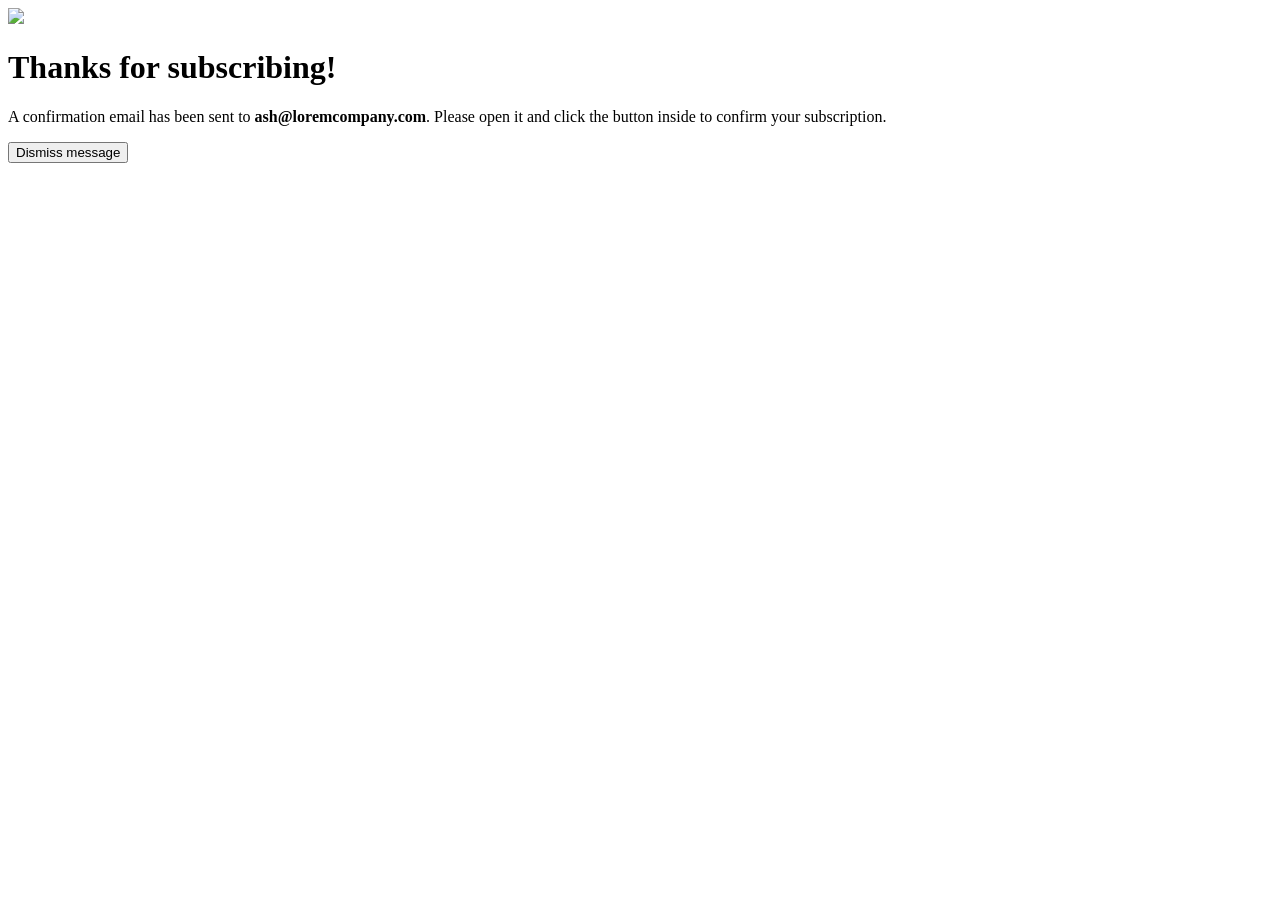
==== sucess.html @ 3ea98181 "Create sucess.html" ====
<!DOCTYPE html>
<html lang="en">
<head>
    <meta charset="UTF-8">
    <meta name="viewport" content="width=device-width, initial-scale=1.0">
    <link rel="stylesheet" href="sucess.css">
    <link href="https://fonts.googleapis.com/css2?family=Roboto:ital,wght@0,100;0,300;0,400;0,500;0,700;0,900;1,100;1,300;1,400;1,500;1,700;1,900&display=swap" rel="stylesheet">

    <title>Document</title>
</head>
<body>
    <div class="container">
        <div class="Illustration">
            <img src="./Image/icon-success.svg">
            <h1>Thanks for subscribing!</h1>
        </div>
        <div class="text">
            <p>A confirmation email has been sent to <strong>ash@loremcompany.com</strong>. Please open it and click the button inside to confirm your subscription.</p>
        </div><button type="submit"
        id="submit">Dismiss message</button>  

        <script src="script.js"></script>

    </body>
    </html>
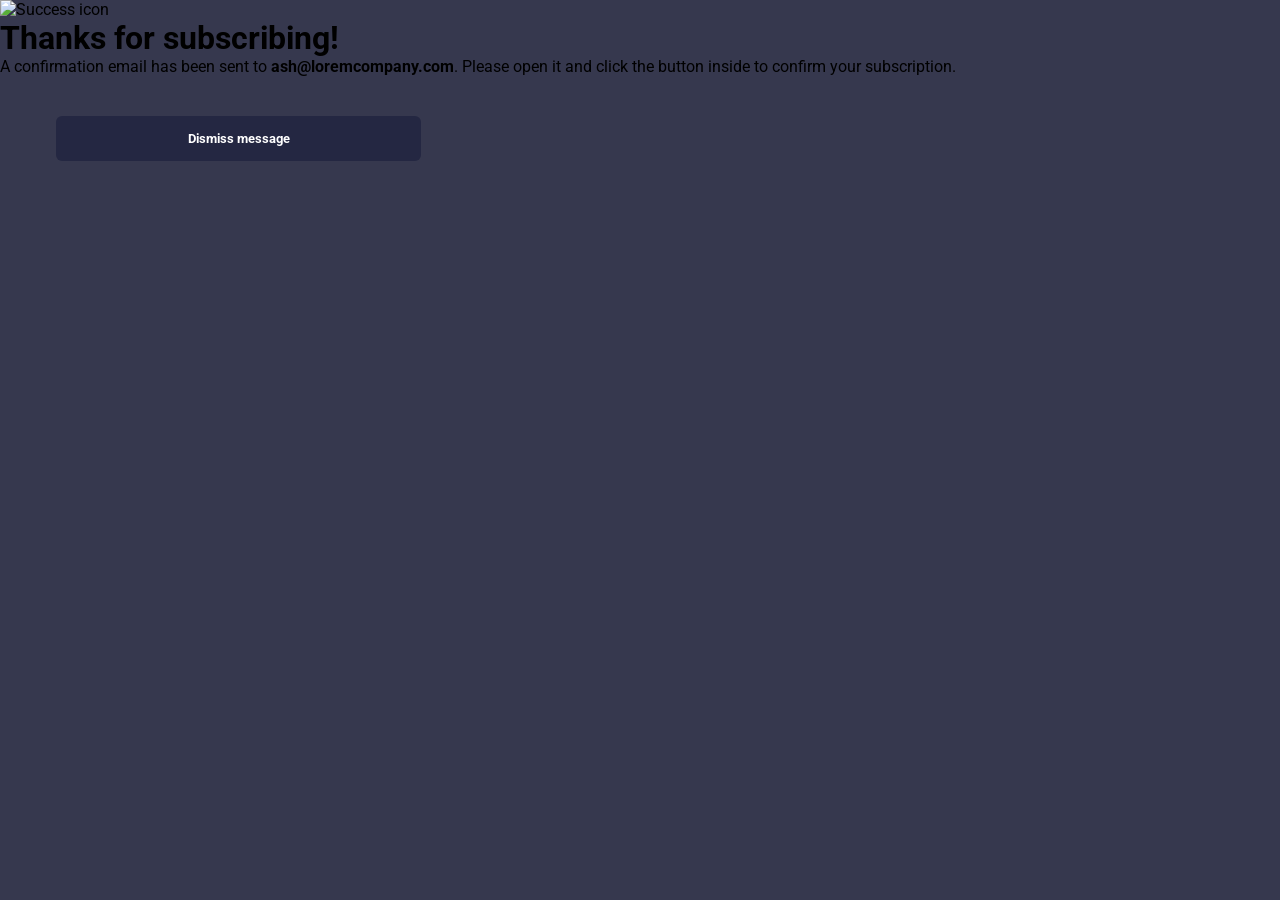
==== commit 80a94705: "Update sucess.html" ====
--- a/sucess.html
+++ b/sucess.html
@@ -4,22 +4,32 @@
     <meta charset="UTF-8">
     <meta name="viewport" content="width=device-width, initial-scale=1.0">
     <link rel="stylesheet" href="sucess.css">
-    <link href="https://fonts.googleapis.com/css2?family=Roboto:ital,wght@0,100;0,300;0,400;0,500;0,700;0,900;1,100;1,300;1,400;1,500;1,700;1,900&display=swap" rel="stylesheet">
-
-    <title>Document</title>
+    <link href="https://fonts.googleapis.com/css2?family=Roboto:ital,wght@0,100..900;1,100..900&display=swap" rel="stylesheet">
+    <title>Success Page</title>
 </head>
 <body>
-    <div class="container">
-        <div class="Illustration">
-            <img src="./Image/icon-success.svg">
+    <div class="success-container">
+        <div class="success-content">
+            <img src="./assets/images/icon-success.svg" alt="Success icon">
             <h1>Thanks for subscribing!</h1>
+            <p>
+                A confirmation email has been sent to <strong id="user-email">ash@loremcompany.com</strong>. 
+                Please open it and click the button inside to confirm your subscription.
+            </p>
+            <button onclick="dismissMessage()">Dismiss message</button>
         </div>
-        <div class="text">
-            <p>A confirmation email has been sent to <strong>ash@loremcompany.com</strong>. Please open it and click the button inside to confirm your subscription.</p>
-        </div><button type="submit"
-        id="submit">Dismiss message</button>  
-
-        <script src="script.js"></script>
-
-    </body>
-    </html>
+    </div>
+    <script>
+        // Pegar o email da URL
+        const urlParams = new URLSearchParams(window.location.search);
+        const email = urlParams.get('email');
+        if (email) {
+            document.getElementById('user-email').textContent = email;
+        }
+        
+        function dismissMessage() {
+            window.location.href = 'index.html';
+        }
+    </script>
+</body>
+</html>
--- a/sucess.css
+++ b/sucess.css
@@ -0,0 +1,102 @@
+* {
+    margin: 0;
+    padding: 0;
+    box-sizing: border-box;
+    font-family: "Roboto", sans-serif;
+
+}
+
+/* Estilos mobile */
+@media (max-width: 375px) {
+.container {
+  width: 375px; 
+}
+}
+
+/* Estilos desktop */ 
+@media (min-width: 1440px) {
+.container {
+  width: 1440px;
+}
+}
+
+
+body {
+background-color: hsl(235, 18%, 26%);
+}
+
+.container {
+background-color: white;
+max-width: 480px;
+height: 450px;
+border-radius: 20px;
+margin-top: 10rem;
+margin-left: auto;
+margin-right: auto;
+align-items: center;
+box-shadow: 0px 0px 30px 0px rgba(0, 0, 0, 0.25);
+}
+
+.container img {
+    width: 50px;
+    height: 50%;
+    margin-top: 2.5rem;
+    margin-left: 3.5rem;
+    margin-bottom: 1.2rem;
+    float: left;
+     
+   }
+   
+   .container h1 {
+    font-family: "Roboto", sans-serif;
+    font-weight: 700;
+    font-size: 45px;
+    text-align: left;
+    margin-left: 3.5rem;
+    padding-top: 7.5rem;
+    color: hsl(234, 29%, 20%);
+   }
+
+   .text p {
+    font-family: "Roboto", sans-serif;
+    font-size: 16px;
+    text-align: left;
+    font-weight: 400;
+     margin-left: 3.5rem;
+     padding-top: 1.5rem;
+     color: hsl(234, 29%, 20%);
+    
+  }
+
+  button {
+    font-family: "Roboto", sans-serif;
+    background-color:hsl(234, 29%, 20%) ;
+    color: white ;
+    font-size: 13px;
+    font-weight: 700;
+    margin-left: 3.5rem ;
+    padding: 15px;
+    width: 365px ;
+    border-radius: 6px;
+    margin-top: 2.5rem;
+    cursor: pointer;
+    transition: 0.3s all;
+    display: inline-block;
+    border: none;
+  
+  } 
+  
+  button:active {
+    scale: 0.92;
+  }
+  
+  button:hover{
+    background-position: absolute;
+    background-image: none;
+    background-color: linear-gradient( 90deg, #f84c80 30%, #fc5d0d 100%);
+    background: linear-gradient( 90deg, #f84c80 30%,#fc5d0d 100%);
+    transform: 0.3s;
+    background-clip: bottom;
+    -webkit-bottom-fill-color: transparent;
+     box-shadow: 0 8px 16px rgba(0, 0, 0, 0.5);
+  }
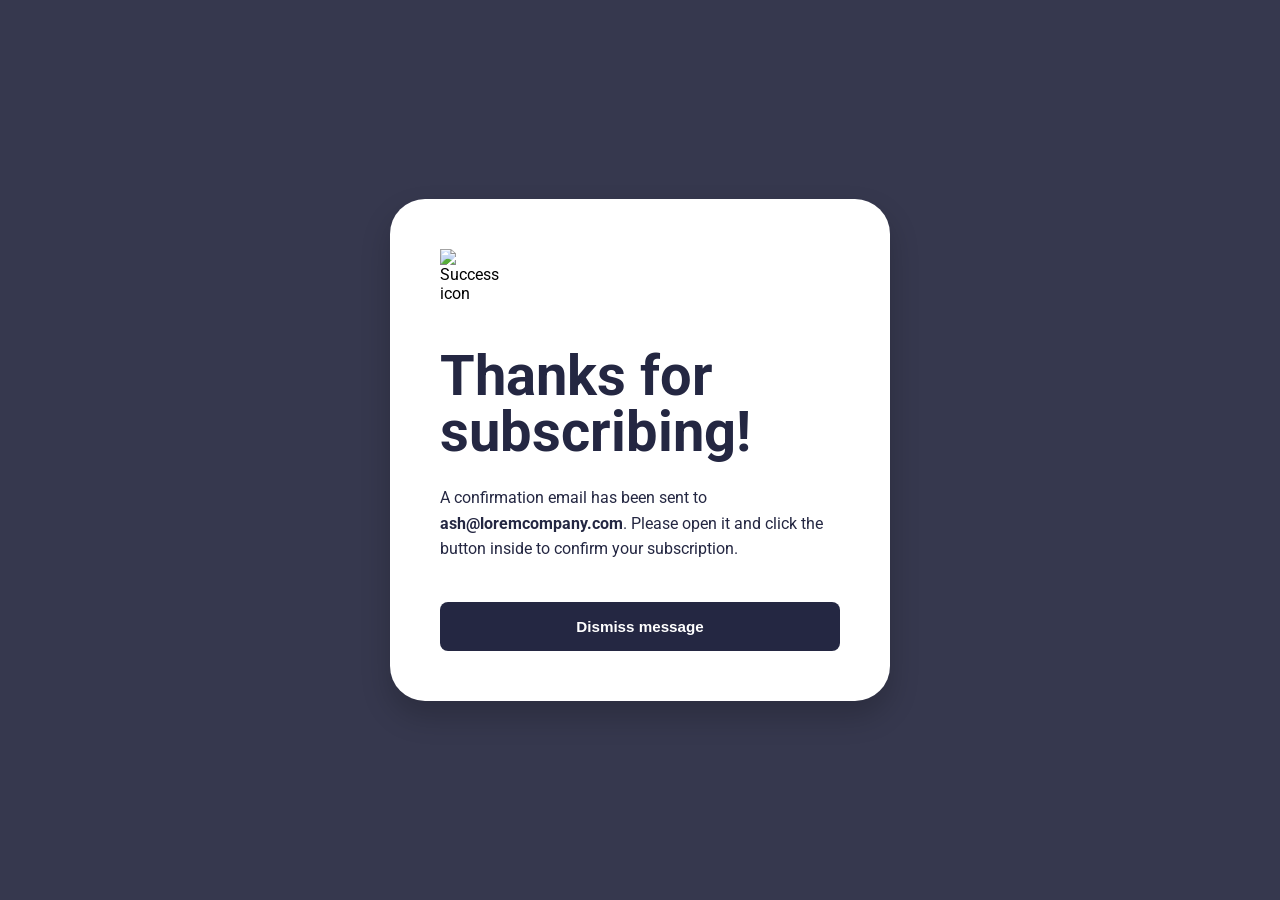
==== commit 1bbebd3f: "Update sucess.html" ====
--- a/sucess.html
+++ b/sucess.html
@@ -3,7 +3,7 @@
 <head>
     <meta charset="UTF-8">
     <meta name="viewport" content="width=device-width, initial-scale=1.0">
-    <link rel="stylesheet" href="sucess.css">
+    <link rel="stylesheet" href="CSS/sucess.css">
     <link href="https://fonts.googleapis.com/css2?family=Roboto:ital,wght@0,100..900;1,100..900&display=swap" rel="stylesheet">
     <title>Success Page</title>
 </head>
--- a/CSS/sucess.css
+++ b/CSS/sucess.css
@@ -0,0 +1,269 @@
+* {
+    margin: 0;
+    padding: 0;
+    box-sizing: border-box;
+}
+
+/* ESTILOS GERAIS */
+body {
+    font-family: "Roboto", sans-serif;
+    background-color: hsl(235, 18%, 26%);
+    display: flex;
+    justify-content: center;
+    align-items: center;
+    min-height: 100vh;
+    padding: 20px;
+}
+
+/* PÁGINA PRINCIPAL */
+.container {
+    display: flex;
+    background-color: white;
+    border-radius: 30px;
+    padding: 20px;
+    max-width: 850px;
+    width: 100%;
+    gap: 40px;
+    box-shadow: 0 15px 30px rgba(0, 0, 0, 0.2);
+}
+
+.content {
+    flex: 1;
+    padding: 50px 40px;
+    display: flex;
+    flex-direction: column;
+    justify-content: center;
+}
+
+.image-container {
+    flex: 1;
+    display: flex;
+    justify-content: flex-end;
+    align-items: center;
+}
+
+#illustration {
+    width: 100%;
+    height: auto;
+    max-width: 100%;
+}
+
+h1 {
+    font-size: 3.2rem;
+    color: hsl(234, 29%, 20%);
+    margin-bottom: 20px;
+    font-weight: 700;
+}
+
+.description {
+    color: hsl(234, 29%, 20%);
+    margin-bottom: 25px;
+    line-height: 1.5;
+    font-size: 0.95rem;
+}
+
+.features {
+    margin-bottom: 35px;
+}
+
+.feature-item {
+    display: flex;
+    align-items: flex-start;
+    margin-bottom: 12px;
+    gap: 15px;
+}
+
+.feature-item img {
+    width: 18px;
+    height: 18px;
+    margin-top: 3px;
+}
+
+.feature-item span {
+    color: hsl(234, 29%, 20%);
+    line-height: 1.5;
+    font-size: 0.95rem;
+}
+
+.form-group {
+    margin-bottom: 20px;
+}
+
+.label-container {
+    display: flex;
+    justify-content: space-between;
+    align-items: center;
+    margin-bottom: 10px;
+}
+
+label {
+    font-size: 0.75rem;
+    font-weight: 700;
+    color: hsl(234, 29%, 20%);
+}
+
+.error-message {
+    color: hsl(4, 100%, 67%);
+    font-size: 0.75rem;
+    font-weight: 700;
+    display: none;
+}
+
+input {
+    width: 100%;
+    padding: 16px 20px;
+    border: 1px solid hsl(231, 7%, 60%);
+    border-radius: 8px;
+    font-size: 0.95rem;
+    box-sizing: border-box;
+    transition: all 0.3s ease;
+}
+
+input:focus {
+    outline: none;
+    border-color: hsl(234, 29%, 20%);
+}
+
+input::placeholder {
+    color: hsl(231, 7%, 60%);
+}
+
+.input-error {
+    border: 1px solid hsl(4, 100%, 67%);
+    background-color: rgba(255, 98, 87, 0.1);
+    color: hsl(4, 100%, 67%);
+}
+
+button {
+    width: 100%;
+    padding: 16px;
+    background-color: hsl(234, 29%, 20%);
+    color: white;
+    border: none;
+    border-radius: 8px;
+    font-size: 0.95rem;
+    font-weight: 700;
+    cursor: pointer;
+    transition: all 0.3s ease;
+}
+
+button:hover {
+    background: linear-gradient(90deg, #FF527B, #FF6A3A);
+    box-shadow: 0 10px 20px rgba(255, 106, 58, 0.3);
+    transform: translateY(-2px);
+}
+
+/* PÁGINA DE SUCESSO */
+.success-container {
+    background-color: white;
+    border-radius: 35px;
+    padding: 50px;
+    max-width: 500px;
+    width: 100%;
+    box-shadow: 0 15px 30px rgba(0, 0, 0, 0.2);
+}
+
+.success-content {
+    display: flex;
+    flex-direction: column;
+}
+
+.success-content img {
+    width: 64px;
+    height: 64px;
+    margin-bottom: 35px;
+}
+
+.success-content h1 {
+    font-size: 3.5rem;
+    color: hsl(234, 29%, 20%);
+    line-height: 1;
+    margin-bottom: 25px;
+    font-weight: 700;
+}
+
+.success-content p {
+    color: hsl(234, 29%, 20%);
+    line-height: 1.6;
+    margin-bottom: 40px;
+    font-size: 1rem;
+}
+
+.success-content strong {
+    color: hsl(234, 29%, 20%);
+    font-weight: 700;
+}
+
+.success-button {
+    width: 100%;
+    padding: 18px;
+    background-color: hsl(234, 29%, 20%);
+    color: white;
+    border: none;
+    border-radius: 8px;
+    font-size: 1rem;
+    font-weight: 700;
+    cursor: pointer;
+    transition: all 0.3s ease;
+}
+
+.success-button:hover {
+    background: linear-gradient(90deg, #FF527B, #FF6A3A);
+    box-shadow: 0 10px 20px rgba(255, 106, 58, 0.3);
+    transform: translateY(-2px);
+}
+
+/* RESPONSIVIDADE */
+@media (max-width: 768px) {
+    /* Página principal mobile */
+    .container {
+        flex-direction: column-reverse;
+        padding: 0;
+        border-radius: 0;
+        gap: 0;
+        min-height: 100vh;
+    }
+    
+    .content {
+        padding: 40px 25px;
+    }
+    
+    .image-container {
+        width: 100%;
+    }
+    
+    #illustration {
+        border-radius: 0 0 15px 15px;
+        width: 100%;
+    }
+    
+    h1 {
+        font-size: 2.5rem;
+    }
+    
+    /* Página de sucesso mobile */
+    .success-container {
+        min-height: 100vh;
+        border-radius: 0;
+        padding: 40px 25px;
+        display: flex;
+        align-items: center;
+        justify-content: center;
+    }
+    
+    .success-content {
+        width: 100%;
+    }
+    
+    .success-content h1 {
+        font-size: 2.5rem;
+    }
+    
+    .success-content p {
+        margin-bottom: 0;
+    }
+    
+    .success-button {
+        margin-top: 40px;
+    }
+}
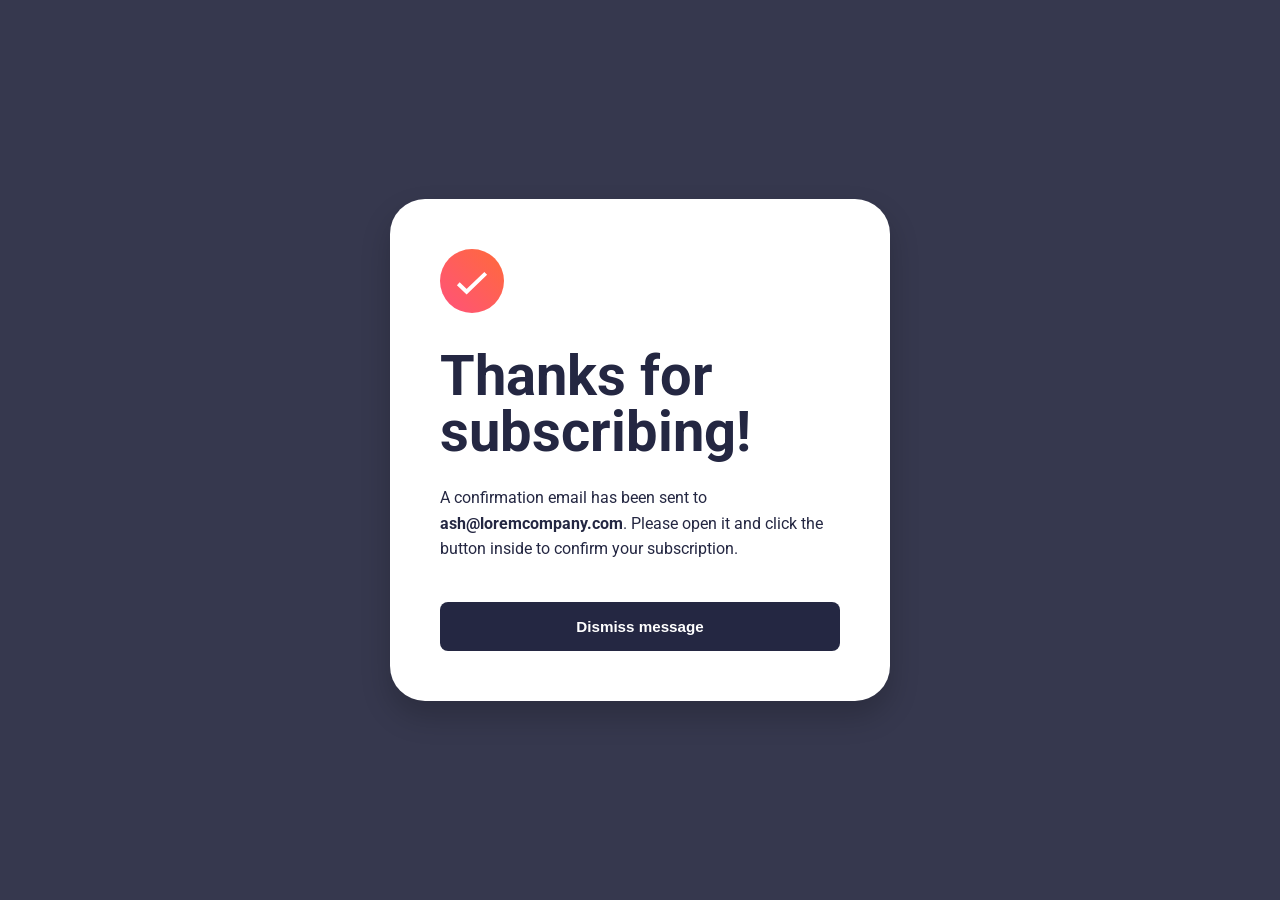
==== commit 033033fa: "Update sucess.html" ====
--- a/sucess.html
+++ b/sucess.html
@@ -10,7 +10,7 @@
 <body>
     <div class="success-container">
         <div class="success-content">
-            <img src="./assets/images/icon-success.svg" alt="Success icon">
+            <img src="./Image/icon-success.svg" alt="Success icon">
             <h1>Thanks for subscribing!</h1>
             <p>
                 A confirmation email has been sent to <strong id="user-email">ash@loremcompany.com</strong>. 
